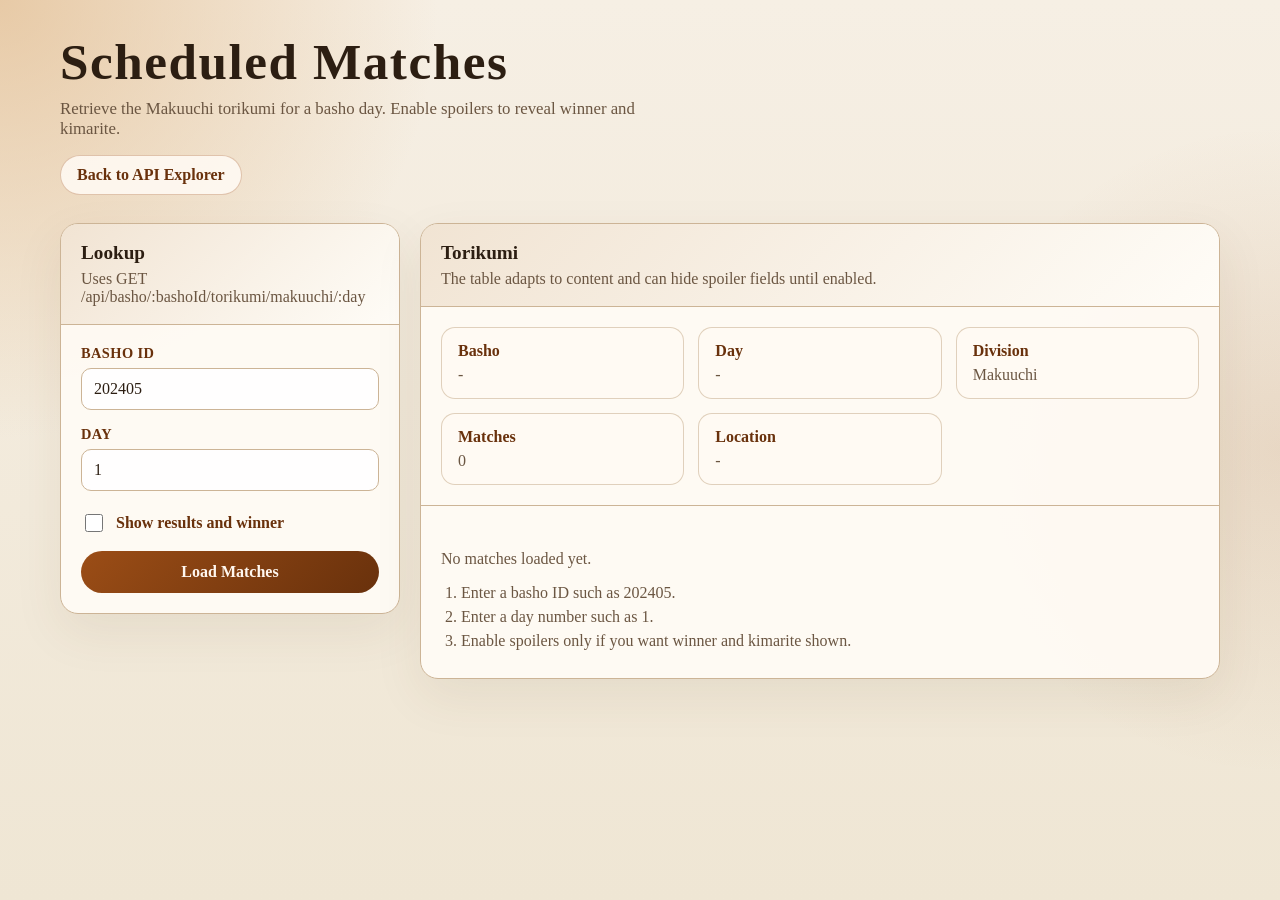
==== scheduled-matches.html @ bf69db66 "Add files via upload" ====
<!doctype html>
<html lang="en">
<head>
    <meta charset="utf-8">
    <meta name="viewport" content="width=device-width, initial-scale=1">
    <title>Scheduled Matches</title>
    <link rel="stylesheet" href="styles.css">
</head>
<body>
    <main>
        <section class="hero">
            <h1>Scheduled Matches</h1>
            <p class="subtitle">Retrieve the Makuuchi torikumi for a basho day. Enable spoilers to reveal winner and kimarite.</p>
            <div class="top-nav">
                <a href="index.html">Back to API Explorer</a>
            </div>
        </section>

        <div class="layout">
            <aside class="panel">
                <div class="panel-header">
                    <h2>Lookup</h2>
                    <p>Uses GET /api/basho/:bashoId/torikumi/makuuchi/:day</p>
                </div>
                <div class="panel-body">
                    <form id="matches-form">
                        <div class="field-row">
                            <label for="basho_id">Basho ID</label>
                            <input id="basho_id" name="basho_id" value="202405" placeholder="Example: 202405">
                        </div>
                        <div class="field-row">
                            <label for="day">Day</label>
                            <input id="day" name="day" value="1" placeholder="Example: 1">
                        </div>
                        <div class="checkbox-row">
                            <input id="spoiler" name="spoiler" type="checkbox">
                            <label for="spoiler">Show results and winner</label>
                        </div>
                        <button type="submit">Load Matches</button>
                    </form>
                </div>
            </aside>

            <section class="panel">
                <div class="panel-header">
                    <h2>Torikumi</h2>
                    <p>The table adapts to content and can hide spoiler fields until enabled.</p>
                </div>

                <div class="meta-grid">
                    <div class="meta-card">
                        <strong>Basho</strong>
                        <span id="meta-basho">-</span>
                    </div>
                    <div class="meta-card">
                        <strong>Day</strong>
                        <span id="meta-day">-</span>
                    </div>
                    <div class="meta-card">
                        <strong>Division</strong>
                        <span id="meta-division">Makuuchi</span>
                    </div>
                    <div class="meta-card">
                        <strong>Matches</strong>
                        <span id="meta-count">0</span>
                    </div>
                    <div class="meta-card">
                        <strong>Location</strong>
                        <span id="meta-location">-</span>
                    </div>
                </div>

                <div id="error-message" class="error hidden"></div>
                <div id="warning-message" class="warning hidden"></div>

                <div id="table-shell" class="table-shell hidden"></div>
                <div id="empty-state" class="empty-state">
                    <p>No matches loaded yet.</p>
                    <ol class="hint-list">
                        <li>Enter a basho ID such as 202405.</li>
                        <li>Enter a day number such as 1.</li>
                        <li>Enable spoilers only if you want winner and kimarite shown.</li>
                    </ol>
                </div>
            </section>
        </div>
    </main>

    <script src="scheduled-matches.js"></script>
    <script>
        if (!window.SUMO_MATCHES_BOOTED) {
            var errorElement = document.getElementById("error-message");
            var emptyState = document.getElementById("empty-state");
            if (errorElement) {
                errorElement.textContent = "The scheduled-matches.js file did not load. On Neocities this is usually a missing upload or filename case mismatch.";
                errorElement.classList.remove("hidden");
            }
            if (emptyState) {
                emptyState.textContent = "Upload scheduled-matches.js and reload this page.";
            }
        }
    </script>
</body>
</html>
---- styles.css ----
:root {
    color-scheme: light;
    --page-bg: #efe6d4;
    --panel-bg: rgba(255, 251, 245, 0.94);
    --panel-border: #ccb496;
    --text-main: #2c1e12;
    --text-muted: #6b5642;
    --accent: #9b4d16;
    --accent-deep: #69310c;
    --header-bg: #ead6bd;
    --row-alt: #f8efe2;
    --error-bg: #f8ddd7;
    --error-text: #7c2d12;
    --warning-bg: #fff0c7;
    --warning-text: #7b4e00;
    --code-bg: #2c1e12;
    --code-text: #f7ead6;
    --winning-bg: #dcefd8;
    --winning-text: #1f5e2d;
    --bubble-bg: #ffe8a8;
    --bubble-text: #7a4d00;
    --alive-bg: #dce8fb;
    --alive-text: #1f4f8b;
    --eliminated-bg: #f1ddd8;
    --eliminated-text: #7a2e1f;
}

* {
    box-sizing: border-box;
}

body {
    margin: 0;
    min-height: 100vh;
    font-family: Georgia, "Times New Roman", serif;
    background:
        radial-gradient(circle at top left, rgba(226, 188, 143, 0.72), transparent 28%),
        radial-gradient(circle at right center, rgba(155, 77, 22, 0.12), transparent 24%),
        linear-gradient(180deg, #f6efe4 0%, var(--page-bg) 100%);
    color: var(--text-main);
}

main {
    max-width: 1200px;
    margin: 0 auto;
    padding: 32px 20px 48px;
}

.hero {
    margin-bottom: 28px;
}

.hero-nav,
.top-nav {
    margin-top: 16px;
    display: flex;
    gap: 12px;
    flex-wrap: wrap;
}

.hero-nav a,
.top-nav a {
    display: inline-flex;
    align-items: center;
    padding: 10px 16px;
    border-radius: 999px;
    border: 1px solid rgba(155, 77, 22, 0.3);
    color: var(--accent-deep);
    text-decoration: none;
    background: rgba(255, 251, 245, 0.85);
    font-weight: 700;
}

h1 {
    margin: 0 0 8px;
    font-size: clamp(2rem, 4vw, 3.5rem);
    font-weight: 700;
    letter-spacing: 0.03em;
}

.subtitle {
    margin: 0;
    color: var(--text-muted);
    font-size: 1.05rem;
    max-width: 70ch;
}

.layout {
    display: grid;
    grid-template-columns: minmax(280px, 340px) minmax(0, 1fr);
    gap: 20px;
    align-items: start;
}

.stack {
    display: grid;
    gap: 20px;
}

.panel {
    background: var(--panel-bg);
    border: 1px solid var(--panel-border);
    border-radius: 18px;
    box-shadow: 0 18px 50px rgba(85, 58, 28, 0.08);
    overflow: hidden;
}

.panel-header {
    padding: 18px 20px;
    border-bottom: 1px solid var(--panel-border);
    background: linear-gradient(135deg, rgba(234, 216, 194, 0.65), rgba(255, 253, 248, 0.85));
}

.panel-header p,
.panel-header h2 {
    margin: 0;
}

.panel-header h2 {
    margin-bottom: 6px;
    font-size: 1.2rem;
}

.panel-header p {
    color: var(--text-muted);
    word-break: break-word;
}

.config-panel,
.panel-body {
    padding: 20px;
}

form {
    display: grid;
    gap: 16px;
}

.field-grid {
    display: grid;
    gap: 12px;
}

.field-row {
    display: grid;
    gap: 6px;
}

label {
    font-size: 0.9rem;
    font-weight: 700;
    letter-spacing: 0.03em;
    text-transform: uppercase;
    color: var(--accent-deep);
}

input,
select,
button,
textarea {
    font: inherit;
}

input,
select {
    width: 100%;
    padding: 11px 12px;
    border-radius: 10px;
    border: 1px solid var(--panel-border);
    background: rgba(255, 255, 255, 0.9);
    color: var(--text-main);
}

input:focus,
select:focus {
    outline: 2px solid rgba(155, 77, 22, 0.24);
    border-color: var(--accent);
}

.checkbox-row {
    display: flex;
    align-items: center;
    gap: 10px;
    padding-top: 4px;
}

.checkbox-row input {
    width: 18px;
    height: 18px;
    accent-color: var(--accent);
}

.checkbox-row label {
    font-size: 1rem;
    text-transform: none;
    letter-spacing: 0;
}

.hint {
    margin: 0;
    font-size: 0.9rem;
    color: var(--text-muted);
}

.button-row {
    display: flex;
    gap: 10px;
    flex-wrap: wrap;
}

button {
    border: 0;
    border-radius: 999px;
    padding: 12px 18px;
    background: linear-gradient(135deg, var(--accent), var(--accent-deep));
    color: #fff7ef;
    font-weight: 700;
    cursor: pointer;
}

button:hover {
    filter: brightness(1.04);
}

.meta-grid {
    display: grid;
    gap: 14px;
    grid-template-columns: repeat(auto-fit, minmax(190px, 1fr));
    padding: 20px;
    border-bottom: 1px solid var(--panel-border);
}

.meta-card {
    padding: 14px 16px;
    border: 1px solid rgba(204, 180, 150, 0.6);
    border-radius: 14px;
    background: rgba(255, 250, 243, 0.95);
}

.meta-card strong {
    display: block;
    margin-bottom: 6px;
    color: var(--accent-deep);
}

.meta-card span {
    word-break: break-word;
    color: var(--text-muted);
}

.error,
.warning {
    margin: 20px;
    padding: 14px 16px;
    border-radius: 12px;
}

.error {
    background: var(--error-bg);
    color: var(--error-text);
}

.warning {
    background: var(--warning-bg);
    color: var(--warning-text);
}

.table-shell {
    padding: 20px;
    overflow: auto;
}

table {
    width: max-content;
    min-width: 100%;
    border-collapse: collapse;
    table-layout: auto;
}

th,
td {
    padding: 12px 14px;
    border-bottom: 1px solid rgba(213, 200, 181, 0.8);
    vertical-align: top;
    text-align: left;
}

th {
    background: var(--header-bg);
    font-size: 0.95rem;
    letter-spacing: 0.04em;
    text-transform: uppercase;
    position: sticky;
    top: 0;
}

tbody tr:nth-child(even) {
    background: var(--row-alt);
}

td {
    white-space: nowrap;
}

td.wrap {
    white-space: normal;
    min-width: 220px;
    max-width: 420px;
}

.empty-state {
    padding: 28px 20px;
    color: var(--text-muted);
}

.json-shell {
    padding: 20px;
    border-top: 1px solid var(--panel-border);
    background: rgba(247, 240, 231, 0.9);
}

.json-shell h3 {
    margin: 0 0 12px;
    font-size: 1rem;
    letter-spacing: 0.04em;
    text-transform: uppercase;
    color: var(--accent-deep);
}

pre {
    margin: 0;
    padding: 16px;
    overflow: auto;
    border-radius: 14px;
    background: var(--code-bg);
    color: var(--code-text);
    line-height: 1.45;
}

.endpoint-list,
.hint-list {
    margin: 0;
    padding-left: 20px;
    color: var(--text-muted);
    display: grid;
    gap: 6px;
}

.rikishi {
    display: grid;
    gap: 2px;
}

.rank {
    color: var(--text-muted);
    font-size: 0.92rem;
}

.record {
    font-size: 0.92rem;
    font-weight: 700;
    display: inline-flex;
    align-items: center;
    width: fit-content;
    margin-top: 2px;
    padding: 3px 8px;
    border-radius: 999px;
}

.record-note {
    color: var(--text-muted);
    font-size: 0.86rem;
}

.record-winning {
    background: var(--winning-bg);
    color: var(--winning-text);
}

.record-bubble {
    background: var(--bubble-bg);
    color: var(--bubble-text);
}

.record-alive {
    background: var(--alive-bg);
    color: var(--alive-text);
}

.record-eliminated {
    background: var(--eliminated-bg);
    color: var(--eliminated-text);
}

.winner {
    font-weight: 700;
    color: var(--accent-deep);
}

.spoiler-off {
    color: var(--text-muted);
    font-style: italic;
}

.hidden {
    display: none;
}

@media (max-width: 700px) {
    main {
        padding: 20px 14px 32px;
    }

    .layout {
        grid-template-columns: 1fr;
    }

    th,
    td {
        padding: 10px 12px;
        font-size: 0.92rem;
    }

    td.wrap {
        min-width: 180px;
        max-width: 280px;
    }
}
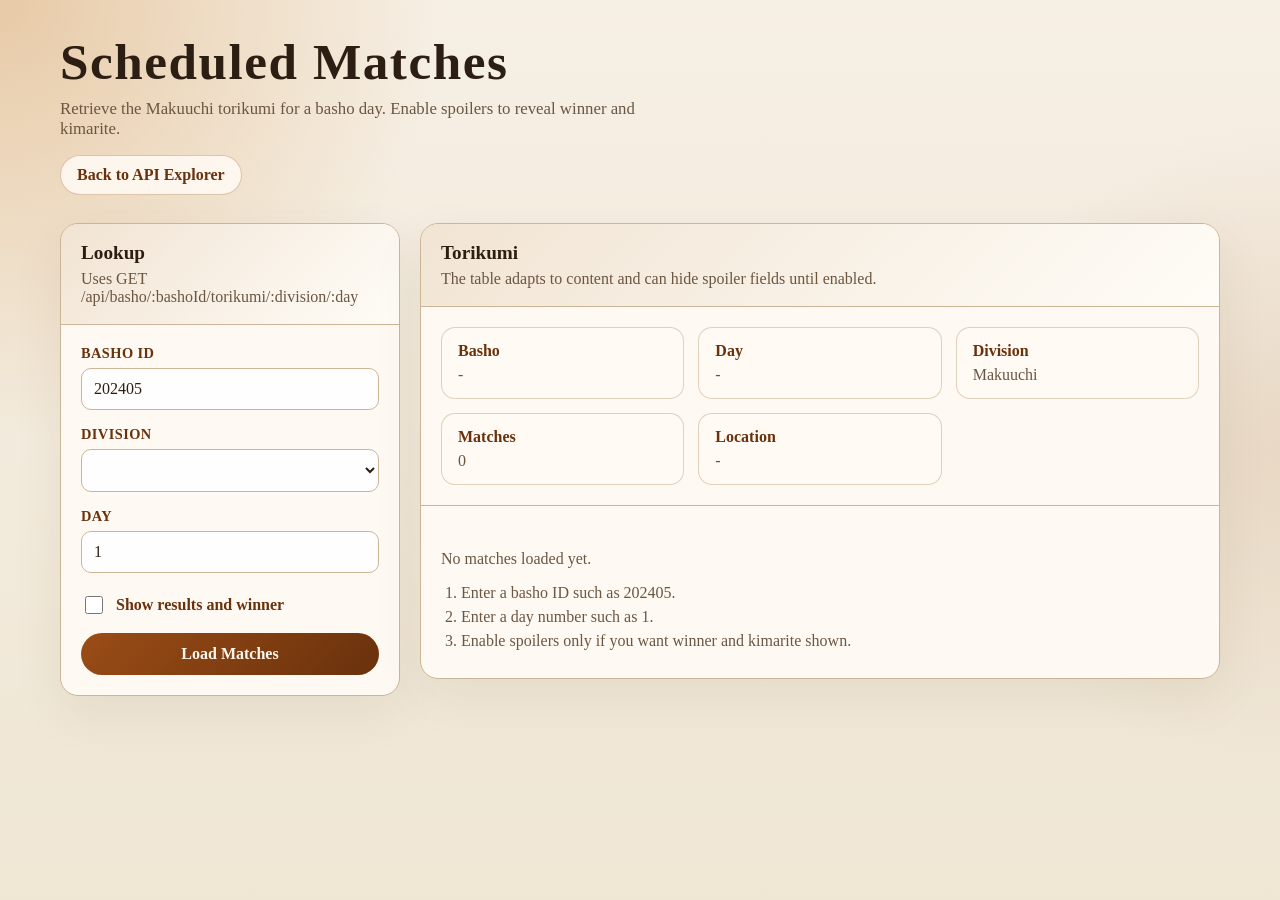
==== commit 786a722a: "Update scheduled-matches.html" ====
--- a/scheduled-matches.html
+++ b/scheduled-matches.html
@@ -12,7 +12,7 @@
             <h1>Scheduled Matches</h1>
             <p class="subtitle">Retrieve the Makuuchi torikumi for a basho day. Enable spoilers to reveal winner and kimarite.</p>
             <div class="top-nav">
-                <a href="index.html">Back to API Explorer</a>
+                <a href="sumo_api_explorer.html">Back to API Explorer</a>
             </div>
         </section>
 
@@ -20,13 +20,24 @@
             <aside class="panel">
                 <div class="panel-header">
                     <h2>Lookup</h2>
-                    <p>Uses GET /api/basho/:bashoId/torikumi/makuuchi/:day</p>
+                    <p>Uses GET /api/basho/:bashoId/torikumi/:division/:day</p>
                 </div>
                 <div class="panel-body">
                     <form id="matches-form">
                         <div class="field-row">
                             <label for="basho_id">Basho ID</label>
                             <input id="basho_id" name="basho_id" value="202405" placeholder="Example: 202405">
+                        </div>
+                        <div class="field-row">
+                            <label for="division">Division</label>
+                            <select id="division", name="division", value="makuuchi", plaeholder="Makuuchi">
+                                <option value="makuuchi">Makuuchi</option>
+                                <option value="juryo">Juryo</option>
+                                <option value="makushita">Makushita</option>
+                                <option value="sandanme">Sandanme</option>
+                                <option value="jonidan">Jonidan</option>
+                                <option value="jonokuchi">Jonokuchi</option>
+                            </select    >
                         </div>
                         <div class="field-row">
                             <label for="day">Day</label>
@@ -101,4 +112,4 @@
         }
     </script>
 </body>
-</html>+</html>
